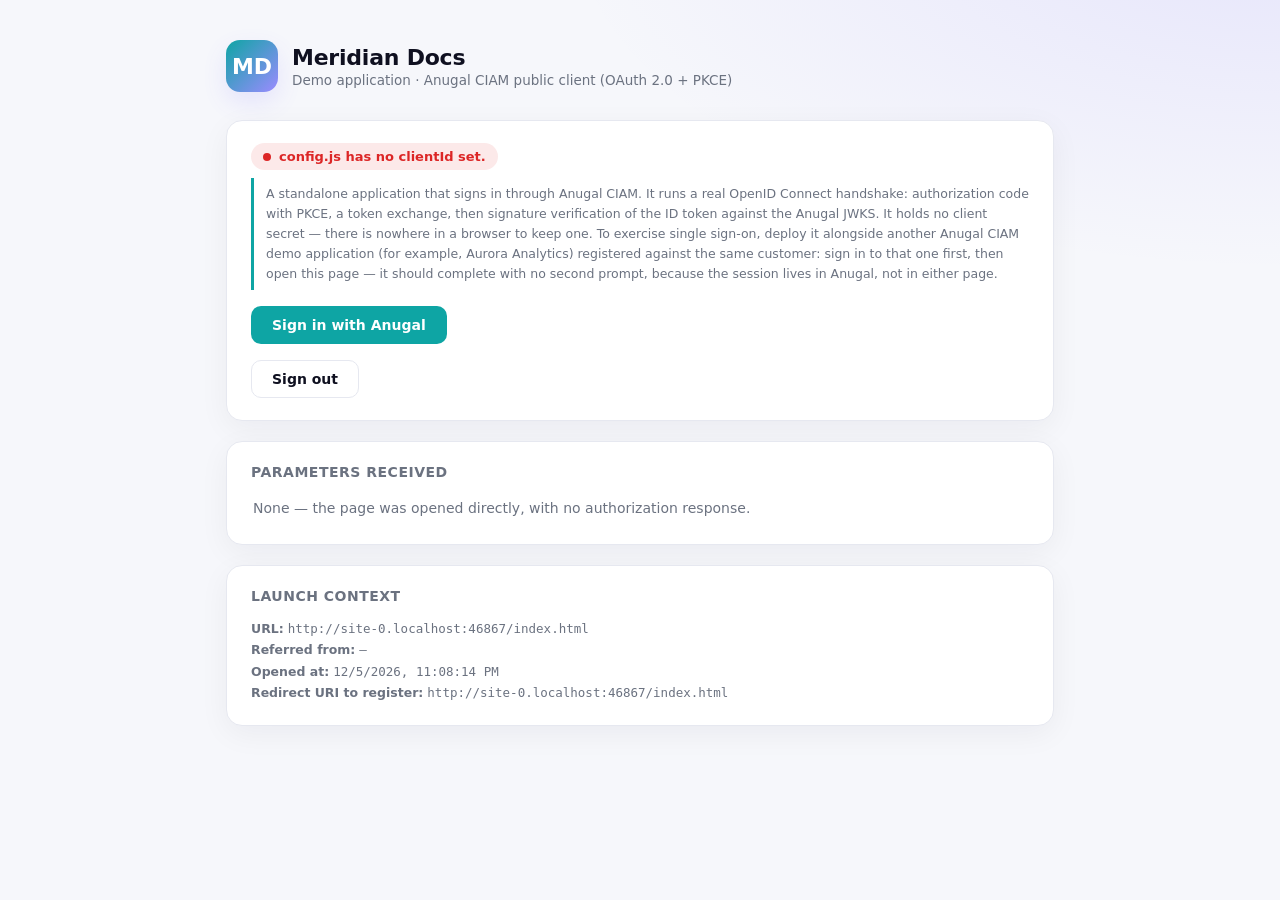
==== index.html @ fa48aab5 "Add files via upload" ====
<!doctype html>
<html lang="en">
  <head>
    <meta charset="utf-8" />
    <meta name="viewport" content="width=device-width, initial-scale=1" />
    <title>Meridian Docs — Anugal CIAM</title>
    <link rel="stylesheet" href="assets/app.css" />
  </head>
  <body>
    <div class="wrap">
      <div class="brand">
        <div class="logo" id="logo">MD</div>
        <div>
          <h1 id="app-name">Meridian Docs</h1>
          <p>Demo application · Anugal CIAM public client (OAuth 2.0 + PKCE)</p>
        </div>
      </div>

      <div class="card">
        <span id="status" class="pill neutral"><span class="dot"></span>Starting…</span>
        <p class="note">
          A standalone application that signs in through Anugal CIAM. It runs a
          real OpenID Connect handshake: authorization code with PKCE, a token
          exchange, then signature verification of the ID token against the
          Anugal JWKS. It holds no client secret — there is nowhere in a browser
          to keep one. To exercise single sign-on, deploy it alongside another
          Anugal CIAM demo application (for example, Aurora Analytics) registered
          against the same customer: sign in to that one first, then open this
          page — it should complete with no second prompt, because the session
          lives in Anugal, not in either page.
        </p>
        <div class="actions" id="signin-actions" hidden>
          <button type="button" class="primary" id="sign-in">
            Sign in with Anugal
          </button>
        </div>
        <div class="actions" id="session-actions" hidden>
          <button type="button" class="secondary" id="sign-out">Sign out</button>
        </div>
      </div>

      <div id="session-card" class="card" hidden>
        <h2>Signed-in user (from the verified ID token)</h2>
        <table>
          <tbody id="claims"></tbody>
        </table>
        <div id="verify" class="verify"></div>
      </div>

      <div class="card">
        <h2>Parameters received</h2>
        <table>
          <tbody id="params"></tbody>
        </table>
        <div id="params-empty" class="empty" hidden>
          None — the page was opened directly, with no authorization response.
        </div>
      </div>

      <div class="card">
        <h2>Launch context</h2>
        <div class="meta">
          <div><strong>URL:</strong> <span id="href"></span></div>
          <div><strong>Referred from:</strong> <span id="ref"></span></div>
          <div><strong>Opened at:</strong> <span id="ts"></span></div>
          <div><strong>Redirect URI to register:</strong> <span id="redirect-uri"></span></div>
        </div>
      </div>
    </div>

    <div id="session-ended" class="overlay">
      <div class="overlay-card">
        <div class="eyebrow">Anugal CIAM</div>
        <div class="glyph">🔒</div>
        <div class="title">Session ended</div>
        <div class="reason" id="session-ended-reason"></div>
        <div class="body">
          This application signs in through Anugal CIAM. That session has ended,
          so the application is signed out too.
        </div>
        <a id="portal-link" href="#">Return to Anugal sign-in</a>
      </div>
    </div>

    <script>
      window.DEMO_APP = {
        name: "Meridian Docs",
        initials: "MD",
        accent: "#0ea5a4",
      };
    </script>
    <script src="config.js"></script>
    <script src="assets/oidc-client.js"></script>
    <script src="assets/demo-app.js"></script>
  </body>
</html>
---- assets/app.css ----
/*
 * Shared look for the demo applications. Each page sets its own --accent, so a
 * second app is a new HTML file and one colour rather than a copy of this file.
 */

:root {
  --accent: #6d5efc;
  --accent-soft: rgba(109, 94, 252, 0.12);
  --ink: #0f1020;
  --muted: #6b7280;
  --line: #e6e8f0;
  --surface: #ffffff;
  --canvas: #f6f7fb;
  --ok: #16a34a;
  --ok-soft: rgba(22, 163, 74, 0.12);
  --err: #dc2626;
  --err-soft: rgba(220, 38, 38, 0.1);
  --shadow: 0 8px 30px rgba(15, 16, 32, 0.05);
}

@media (prefers-color-scheme: dark) {
  :root:not([data-theme="light"]) {
    --ink: #f3f4f8;
    --muted: #9aa0b4;
    --line: rgba(255, 255, 255, 0.1);
    --surface: #16131f;
    --canvas: #0c0a12;
    --accent-soft: rgba(109, 94, 252, 0.2);
    --ok-soft: rgba(22, 163, 74, 0.18);
    --err-soft: rgba(220, 38, 38, 0.18);
    --shadow: 0 8px 30px rgba(0, 0, 0, 0.4);
  }
}

* {
  box-sizing: border-box;
}

body {
  margin: 0;
  min-height: 100vh;
  font-family: system-ui, -apple-system, "Segoe UI", Roboto, sans-serif;
  color: var(--ink);
  background:
    radial-gradient(1200px 600px at 100% -10%, var(--accent-soft), transparent 60%),
    var(--canvas);
}

.wrap {
  max-width: 860px;
  margin: 0 auto;
  padding: 40px 16px 64px;
}

/* ---- header ------------------------------------------------------------- */

.brand {
  display: flex;
  align-items: center;
  gap: 14px;
  margin-bottom: 28px;
}

.logo {
  width: 52px;
  height: 52px;
  flex-shrink: 0;
  border-radius: 14px;
  background: linear-gradient(135deg, var(--accent), #9b8bff);
  display: flex;
  align-items: center;
  justify-content: center;
  color: #fff;
  font-weight: 800;
  font-size: 22px;
  box-shadow: 0 10px 24px var(--accent-soft);
}

.brand h1 {
  margin: 0;
  font-size: 22px;
  letter-spacing: -0.01em;
}

.brand p {
  margin: 2px 0 0;
  color: var(--muted);
  font-size: 13.5px;
}

/* ---- surfaces ----------------------------------------------------------- */

.card {
  background: var(--surface);
  border: 1px solid var(--line);
  border-radius: 16px;
  padding: 22px 24px;
  box-shadow: var(--shadow);
  margin-bottom: 20px;
}

h2 {
  margin: 0 0 14px;
  font-size: 14px;
  text-transform: uppercase;
  letter-spacing: 0.5px;
  color: var(--muted);
}

.pill {
  display: inline-flex;
  align-items: center;
  gap: 8px;
  padding: 6px 12px;
  border-radius: 999px;
  font-size: 13px;
  font-weight: 600;
}

.pill.ok {
  background: var(--ok-soft);
  color: var(--ok);
}

.pill.neutral {
  background: var(--accent-soft);
  color: var(--accent);
}

.pill.err {
  background: var(--err-soft);
  color: var(--err);
}

.dot {
  width: 8px;
  height: 8px;
  border-radius: 50%;
  background: currentColor;
}

.note {
  margin-top: 8px;
  padding: 6px 0 6px 12px;
  border-left: 3px solid var(--accent);
  font-size: 12.5px;
  color: var(--muted);
  line-height: 1.6;
}

/* ---- data --------------------------------------------------------------- */

table {
  width: 100%;
  border-collapse: collapse;
  font-size: 14px;
}

td {
  padding: 9px 8px;
  border-bottom: 1px solid var(--line);
  vertical-align: top;
}

td.k {
  width: 34%;
  color: var(--muted);
  font-weight: 600;
  word-break: break-word;
}

td.v {
  font-family: ui-monospace, "SF Mono", Menlo, monospace;
  word-break: break-all;
}

.empty {
  padding: 6px 2px;
  font-size: 14px;
  color: var(--muted);
}

.meta {
  font-size: 12.5px;
  color: var(--muted);
  line-height: 1.7;
}

.meta span {
  font-family: ui-monospace, "SF Mono", Menlo, monospace;
  word-break: break-all;
}

.verify {
  margin-top: 10px;
  font-size: 12.5px;
  font-weight: 600;
}

.verify.ok {
  color: var(--ok);
}

.verify.err {
  color: var(--err);
}

/* ---- actions ------------------------------------------------------------ */

.actions {
  display: flex;
  flex-wrap: wrap;
  gap: 10px;
  margin-top: 16px;
}

button {
  font: inherit;
  font-weight: 700;
  font-size: 14px;
  padding: 10px 20px;
  border-radius: 10px;
  border: 1px solid transparent;
  cursor: pointer;
}

button.primary {
  background: var(--accent);
  color: #fff;
}

button.secondary {
  background: transparent;
  border-color: var(--line);
  color: var(--ink);
}

button:hover {
  filter: brightness(1.05);
}

button:focus-visible {
  outline: 2px solid var(--accent);
  outline-offset: 2px;
}

/* ---- app index ---------------------------------------------------------- */

.app-list {
  display: grid;
  grid-template-columns: repeat(auto-fit, minmax(240px, 1fr));
  gap: 16px;
}

.app-link {
  display: flex;
  align-items: center;
  gap: 14px;
  padding: 18px;
  border: 1px solid var(--line);
  border-radius: 14px;
  background: var(--surface);
  text-decoration: none;
  color: inherit;
  box-shadow: var(--shadow);
}

.app-link:hover {
  border-color: var(--accent);
}

.app-link strong {
  display: block;
  font-size: 15px;
}

.app-link span {
  font-size: 12.5px;
  color: var(--muted);
}

/* ---- session-ended overlay ---------------------------------------------- */

.overlay {
  position: fixed;
  inset: 0;
  z-index: 9999;
  display: none;
  align-items: center;
  justify-content: center;
  padding: 20px;
  background: rgba(7, 4, 14, 0.92);
}

.overlay[data-open="true"] {
  display: flex;
}

.overlay-card {
  max-width: 440px;
  padding: 34px 38px;
  text-align: center;
  border-radius: 18px;
  background: #140c22;
  border: 1px solid rgba(196, 181, 253, 0.18);
  box-shadow: 0 30px 80px rgba(0, 0, 0, 0.6);
}

.overlay-card .eyebrow {
  font-size: 13px;
  font-weight: 700;
  letter-spacing: 0.08em;
  text-transform: uppercase;
  color: #c4b5fd;
}

.overlay-card .glyph {
  margin-top: 14px;
  font-size: 40px;
  line-height: 1;
}

.overlay-card .title {
  margin-top: 12px;
  font-size: 22px;
  font-weight: 800;
  color: #f5f3ff;
}

.overlay-card .reason {
  margin-top: 8px;
  font-size: 14px;
  color: #c4b5fd;
}

.overlay-card .body {
  margin-top: 12px;
  font-size: 12.5px;
  line-height: 1.6;
  color: #9b93b5;
}

.overlay-card a {
  display: inline-block;
  margin-top: 22px;
  padding: 11px 24px;
  border-radius: 10px;
  background: #e6b84c;
  color: #2a1e00;
  font-weight: 800;
  font-size: 14.5px;
  text-decoration: none;
}
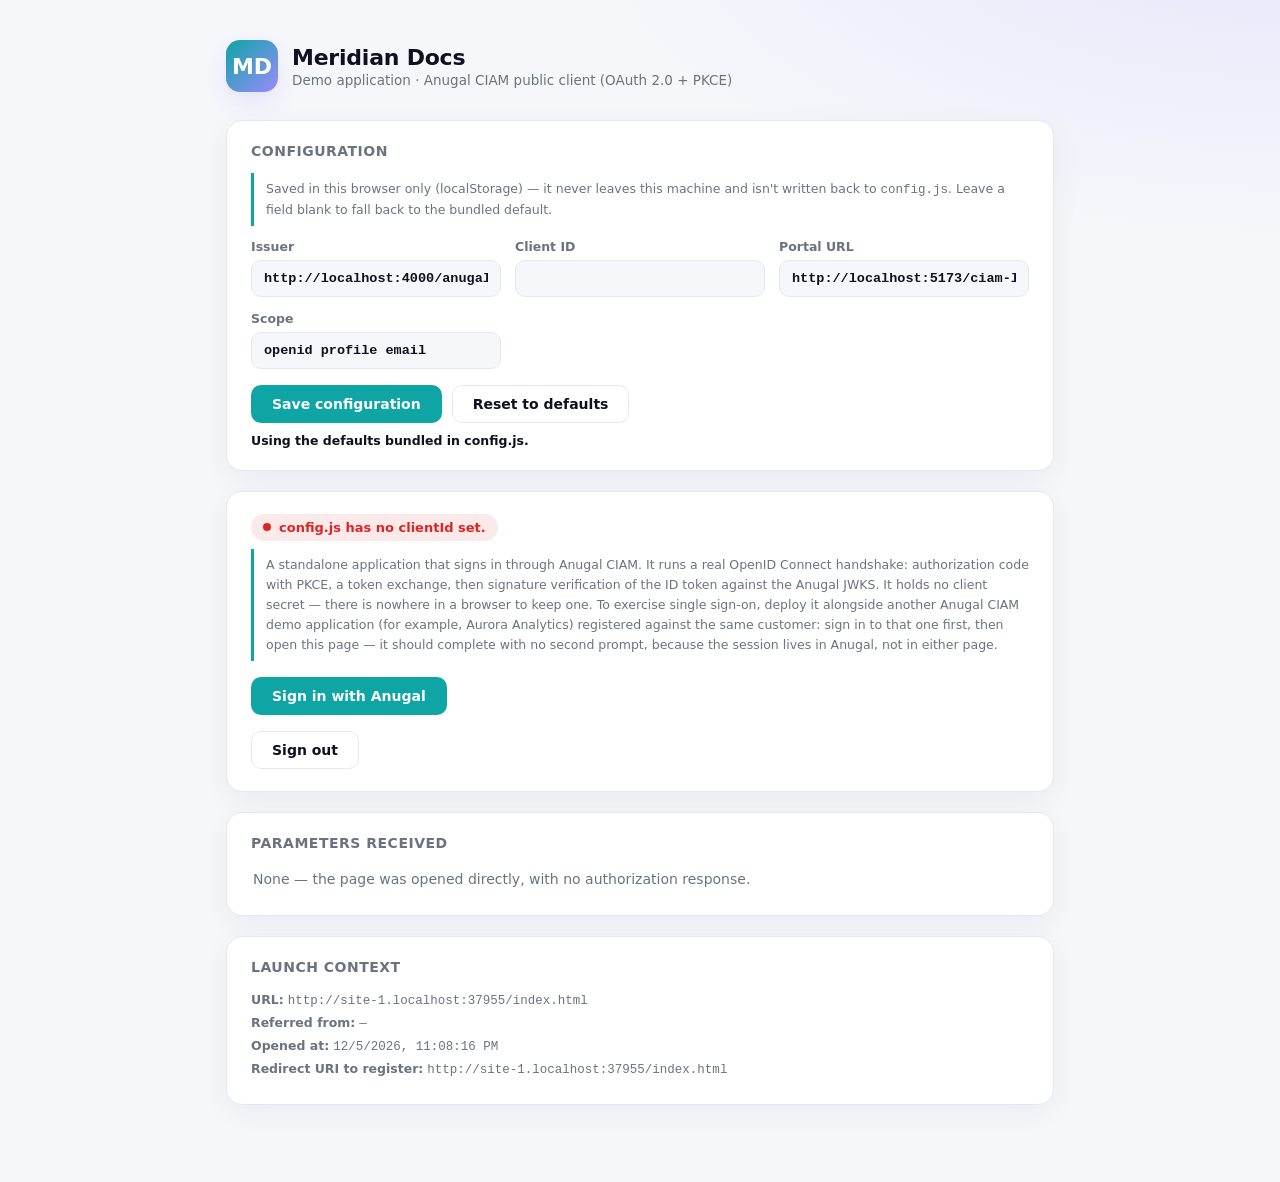
==== commit d2db045b: "Add files via upload" ====
--- a/index.html
+++ b/index.html
@@ -14,6 +14,38 @@
           <h1 id="app-name">Meridian Docs</h1>
           <p>Demo application · Anugal CIAM public client (OAuth 2.0 + PKCE)</p>
         </div>
+      </div>
+
+      <div class="card">
+        <h2>Configuration</h2>
+        <p class="note">
+          Saved in this browser only (localStorage) — it never leaves this
+          machine and isn't written back to <code>config.js</code>. Leave a
+          field blank to fall back to the bundled default.
+        </p>
+        <div class="config-form">
+          <label>
+            <span>Issuer</span>
+            <input type="text" id="cfg-issuer" autocomplete="off" spellcheck="false" />
+          </label>
+          <label>
+            <span>Client ID</span>
+            <input type="text" id="cfg-client-id" autocomplete="off" spellcheck="false" />
+          </label>
+          <label>
+            <span>Portal URL</span>
+            <input type="text" id="cfg-portal-url" autocomplete="off" spellcheck="false" />
+          </label>
+          <label>
+            <span>Scope</span>
+            <input type="text" id="cfg-scope" autocomplete="off" spellcheck="false" />
+          </label>
+        </div>
+        <div class="actions">
+          <button type="button" class="primary" id="cfg-save">Save configuration</button>
+          <button type="button" class="secondary" id="cfg-reset">Reset to defaults</button>
+        </div>
+        <div id="cfg-status" class="verify"></div>
       </div>
 
       <div class="card">
@@ -90,6 +122,7 @@
       };
     </script>
     <script src="config.js"></script>
+    <script src="assets/runtime-config.js"></script>
     <script src="assets/oidc-client.js"></script>
     <script src="assets/demo-app.js"></script>
   </body>
--- a/assets/app.css
+++ b/assets/app.css
@@ -205,6 +205,46 @@
   color: var(--err);
 }
 
+/* ---- configuration form --------------------------------------------------- */
+
+.config-form {
+  display: grid;
+  grid-template-columns: repeat(auto-fit, minmax(220px, 1fr));
+  gap: 14px;
+  margin-top: 4px;
+}
+
+.config-form label {
+  display: flex;
+  flex-direction: column;
+  gap: 6px;
+  font-size: 12.5px;
+  font-weight: 600;
+  color: var(--muted);
+}
+
+.config-form input {
+  font: inherit;
+  font-size: 13.5px;
+  font-family: ui-monospace, "SF Mono", Menlo, monospace;
+  padding: 10px 12px;
+  border-radius: 10px;
+  border: 1px solid var(--line);
+  background: var(--canvas);
+  color: var(--ink);
+}
+
+.config-form input::placeholder {
+  color: var(--muted);
+  opacity: 0.7;
+}
+
+.config-form input:focus-visible {
+  outline: 2px solid var(--accent);
+  outline-offset: 1px;
+  border-color: var(--accent);
+}
+
 /* ---- actions ------------------------------------------------------------ */
 
 .actions {
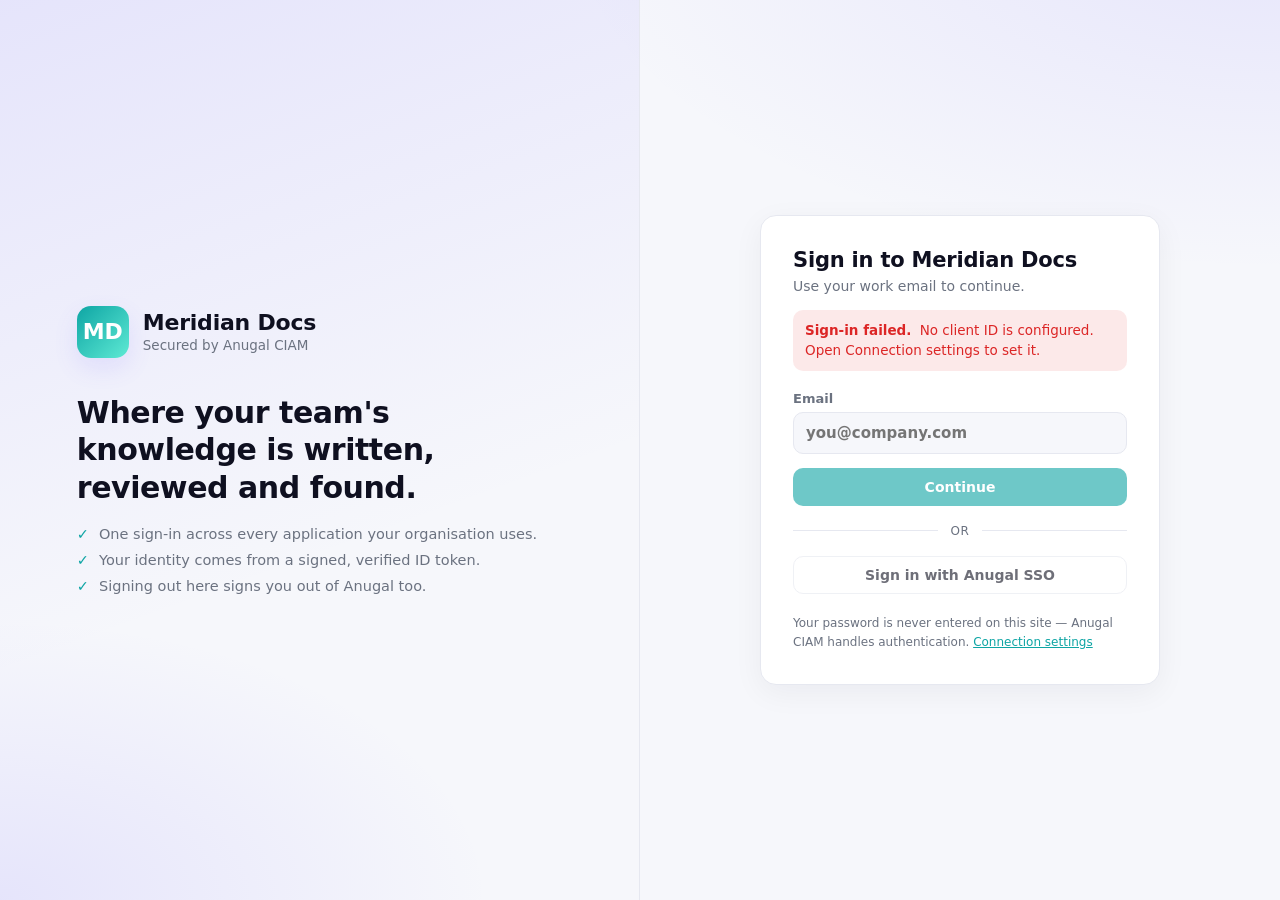
==== commit 149235c0: "Add files via upload" ====
--- a/index.html
+++ b/index.html
@@ -3,102 +3,106 @@
   <head>
     <meta charset="utf-8" />
     <meta name="viewport" content="width=device-width, initial-scale=1" />
-    <title>Meridian Docs — Anugal CIAM</title>
+    <title>Meridian Docs</title>
     <link rel="stylesheet" href="assets/app.css" />
   </head>
-  <body>
-    <div class="wrap">
-      <div class="brand">
-        <div class="logo" id="logo">MD</div>
+  <body data-loading>
+    <header class="topbar">
+      <div class="topbar-inner">
+        <a class="topbar-brand" data-href="home" href="#">
+          <span class="logo sm" data-app-initials></span>
+          <span data-app-name></span>
+        </a>
+        <nav class="topnav" aria-label="Primary">
+          <a href="#" aria-current="page">Home</a>
+          <a href="#">Documents</a>
+          <a href="#">Shared</a>
+          <a href="#">Templates</a>
+          <a data-href="settings" href="#">Settings</a>
+        </nav>
+        <div class="topbar-right">
+          <a id="sibling-link" class="sibling-link" hidden></a>
+          <div class="user-chip">
+            <span class="avatar" id="user-initials"></span>
+            <span class="user-text">
+              <strong id="user-name"></strong>
+              <span id="user-email"></span>
+            </span>
+          </div>
+          <button type="button" class="secondary sm" data-sign-out>Sign out</button>
+        </div>
+      </div>
+    </header>
+
+    <main class="dash">
+      <div class="dash-head">
         <div>
-          <h1 id="app-name">Meridian Docs</h1>
-          <p>Demo application · Anugal CIAM public client (OAuth 2.0 + PKCE)</p>
+          <p class="eyebrow" id="org-name">Workspace</p>
+          <h1 id="greeting">Welcome</h1>
+          <p class="muted">Pick up where you left off. All documents here are sample data.</p>
+        </div>
+        <div class="segmented" role="group" aria-label="Date range">
+          <button type="button" data-range="7" aria-pressed="false">7 days</button>
+          <button type="button" data-range="30" aria-pressed="true">30 days</button>
+          <button type="button" data-range="90" aria-pressed="false">90 days</button>
         </div>
       </div>
 
-      <div class="card">
-        <h2>Configuration</h2>
-        <p class="note">
-          Saved in this browser only (localStorage) — it never leaves this
-          machine and isn't written back to <code>config.js</code>. Leave a
-          field blank to fall back to the bundled default.
-        </p>
-        <div class="config-form">
-          <label>
-            <span>Issuer</span>
-            <input type="text" id="cfg-issuer" autocomplete="off" spellcheck="false" />
-          </label>
-          <label>
-            <span>Client ID</span>
-            <input type="text" id="cfg-client-id" autocomplete="off" spellcheck="false" />
-          </label>
-          <label>
-            <span>Portal URL</span>
-            <input type="text" id="cfg-portal-url" autocomplete="off" spellcheck="false" />
-          </label>
-          <label>
-            <span>Scope</span>
-            <input type="text" id="cfg-scope" autocomplete="off" spellcheck="false" />
-          </label>
+      <section class="kpis" id="kpis" aria-label="Workspace summary"></section>
+
+      <section class="grid two-one">
+        <div class="card">
+          <div class="card-head">
+            <h2>Edits per day</h2>
+          </div>
+          <div id="chart-edits"></div>
         </div>
-        <div class="actions">
-          <button type="button" class="primary" id="cfg-save">Save configuration</button>
-          <button type="button" class="secondary" id="cfg-reset">Reset to defaults</button>
+        <div class="card">
+          <div class="card-head">
+            <h2>Documents by space</h2>
+          </div>
+          <div id="chart-spaces"></div>
         </div>
-        <div id="cfg-status" class="verify"></div>
-      </div>
+      </section>
 
-      <div class="card">
-        <span id="status" class="pill neutral"><span class="dot"></span>Starting…</span>
-        <p class="note">
-          A standalone application that signs in through Anugal CIAM. It runs a
-          real OpenID Connect handshake: authorization code with PKCE, a token
-          exchange, then signature verification of the ID token against the
-          Anugal JWKS. It holds no client secret — there is nowhere in a browser
-          to keep one. To exercise single sign-on, deploy it alongside another
-          Anugal CIAM demo application (for example, Aurora Analytics) registered
-          against the same customer: sign in to that one first, then open this
-          page — it should complete with no second prompt, because the session
-          lives in Anugal, not in either page.
-        </p>
-        <div class="actions" id="signin-actions" hidden>
-          <button type="button" class="primary" id="sign-in">
-            Sign in with Anugal
-          </button>
+      <section class="grid two-one">
+        <div class="card">
+          <div class="card-head">
+            <h2>Recent documents</h2>
+          </div>
+          <div class="table-scroll">
+            <table class="data">
+              <thead>
+                <tr>
+                  <th>Title</th>
+                  <th>Space</th>
+                  <th>Owner</th>
+                  <th class="num">Updated</th>
+                </tr>
+              </thead>
+              <tbody id="recent-docs"></tbody>
+            </table>
+          </div>
         </div>
-        <div class="actions" id="session-actions" hidden>
-          <button type="button" class="secondary" id="sign-out">Sign out</button>
+        <div class="card">
+          <div class="card-head">
+            <h2>Activity</h2>
+          </div>
+          <ul class="feed" id="activity"></ul>
         </div>
-      </div>
+      </section>
 
-      <div id="session-card" class="card" hidden>
-        <h2>Signed-in user (from the verified ID token)</h2>
+      <section class="card">
+        <div class="card-head">
+          <h2>Your session</h2>
+        </div>
+        <div class="verify ok">✓ Identity from a verified Anugal ID token</div>
+        <p class="muted small" id="token-expiry"></p>
         <table>
           <tbody id="claims"></tbody>
         </table>
-        <div id="verify" class="verify"></div>
-      </div>
-
-      <div class="card">
-        <h2>Parameters received</h2>
-        <table>
-          <tbody id="params"></tbody>
-        </table>
-        <div id="params-empty" class="empty" hidden>
-          None — the page was opened directly, with no authorization response.
-        </div>
-      </div>
-
-      <div class="card">
-        <h2>Launch context</h2>
-        <div class="meta">
-          <div><strong>URL:</strong> <span id="href"></span></div>
-          <div><strong>Referred from:</strong> <span id="ref"></span></div>
-          <div><strong>Opened at:</strong> <span id="ts"></span></div>
-          <div><strong>Redirect URI to register:</strong> <span id="redirect-uri"></span></div>
-        </div>
-      </div>
-    </div>
+      </section>
+    </main>
 
     <div id="session-ended" class="overlay">
       <div class="overlay-card">
@@ -114,16 +118,13 @@
       </div>
     </div>
 
-    <script>
-      window.DEMO_APP = {
-        name: "Meridian Docs",
-        initials: "MD",
-        accent: "#0ea5a4",
-      };
-    </script>
+    <script src="assets/app-identity.js"></script>
     <script src="config.js"></script>
     <script src="assets/runtime-config.js"></script>
     <script src="assets/oidc-client.js"></script>
-    <script src="assets/demo-app.js"></script>
+    <script src="assets/app-shell.js"></script>
+    <script src="assets/charts.js"></script>
+    <script src="assets/dashboard.js"></script>
+    <script src="assets/home.js"></script>
   </body>
 </html>
--- a/assets/app.css
+++ b/assets/app.css
@@ -16,6 +16,10 @@
   --err: #dc2626;
   --err-soft: rgba(220, 38, 38, 0.1);
   --shadow: 0 8px 30px rgba(15, 16, 32, 0.05);
+  --accent-2: #9b8bff;
+  --series-1: #2a78d6;
+  --series-1-soft: rgba(42, 120, 214, 0.12);
+  --warn-soft: rgba(234, 179, 8, 0.14);
 }
 
 @media (prefers-color-scheme: dark) {
@@ -29,6 +33,8 @@
     --ok-soft: rgba(22, 163, 74, 0.18);
     --err-soft: rgba(220, 38, 38, 0.18);
     --shadow: 0 8px 30px rgba(0, 0, 0, 0.4);
+    --series-1: #3987e5;
+    --series-1-soft: rgba(57, 135, 229, 0.18);
   }
 }
 
@@ -66,7 +72,7 @@
   height: 52px;
   flex-shrink: 0;
   border-radius: 14px;
-  background: linear-gradient(135deg, var(--accent), #9b8bff);
+  background: linear-gradient(135deg, var(--accent), var(--accent-2));
   display: flex;
   align-items: center;
   justify-content: center;
@@ -255,6 +261,7 @@
 }
 
 button {
+  white-space: nowrap;
   font: inherit;
   font-weight: 700;
   font-size: 14px;
@@ -391,3 +398,716 @@
   font-size: 14.5px;
   text-decoration: none;
 }
+
+/* ---- shared text -------------------------------------------------------- */
+
+a {
+  color: var(--accent);
+}
+
+.muted {
+  color: var(--muted);
+}
+
+.small {
+  font-size: 12.5px;
+}
+
+.mono {
+  font-family: ui-monospace, "SF Mono", Menlo, monospace;
+}
+
+.eyebrow {
+  margin: 0 0 4px;
+  font-size: 12px;
+  font-weight: 700;
+  letter-spacing: 0.06em;
+  text-transform: uppercase;
+  color: var(--accent);
+}
+
+.backlinks {
+  display: flex;
+  gap: 18px;
+  margin: -12px 0 20px;
+  font-size: 13.5px;
+}
+
+button.block {
+  width: 100%;
+}
+
+button.sm {
+  padding: 7px 14px;
+  font-size: 13px;
+}
+
+button:disabled {
+  opacity: 0.6;
+  cursor: default;
+}
+
+.logo.sm {
+  width: 32px;
+  height: 32px;
+  border-radius: 9px;
+  font-size: 13px;
+  box-shadow: none;
+}
+
+.banner {
+  margin: 16px 0 0;
+  padding: 10px 12px;
+  border-radius: 10px;
+  font-size: 13.5px;
+  line-height: 1.5;
+}
+
+.banner strong {
+  margin-right: 4px;
+}
+
+.banner.err {
+  background: var(--err-soft);
+  color: var(--err);
+}
+
+.banner.info {
+  background: var(--accent-soft);
+  color: var(--ink);
+}
+
+/* ---- sign-in ------------------------------------------------------------ */
+
+.auth-layout {
+  display: grid;
+  grid-template-columns: minmax(0, 1fr) minmax(0, 1fr);
+  min-height: 100vh;
+}
+
+.auth-hero {
+  display: flex;
+  flex-direction: column;
+  justify-content: center;
+  padding: 48px clamp(24px, 6vw, 88px);
+  background:
+    radial-gradient(700px 400px at 0% 100%, var(--accent-soft), transparent 70%),
+    linear-gradient(160deg, var(--accent-soft), transparent 60%);
+  border-right: 1px solid var(--line);
+}
+
+.auth-hero-tagline {
+  margin: 8px 0 20px;
+  font-size: clamp(22px, 2.6vw, 30px);
+  font-weight: 750;
+  line-height: 1.25;
+  letter-spacing: -0.015em;
+  max-width: 480px;
+}
+
+.auth-hero-points {
+  margin: 0;
+  padding: 0;
+  list-style: none;
+  display: grid;
+  gap: 10px;
+  color: var(--muted);
+  font-size: 14.5px;
+}
+
+.auth-hero-points li::before {
+  content: "✓";
+  margin-right: 10px;
+  color: var(--accent);
+  font-weight: 800;
+}
+
+.auth-panel {
+  display: flex;
+  align-items: center;
+  justify-content: center;
+  padding: 32px 16px;
+}
+
+.auth-panel.center {
+  min-height: 100vh;
+}
+
+.auth-card {
+  width: 100%;
+  max-width: 400px;
+  padding: 32px;
+  margin: 0;
+}
+
+.auth-title {
+  margin: 0 0 6px;
+  font-size: 21px;
+  text-transform: none;
+  letter-spacing: -0.01em;
+  color: var(--ink);
+}
+
+.auth-card .muted {
+  margin: 0;
+  font-size: 14px;
+}
+
+.auth-form {
+  display: grid;
+  gap: 14px;
+  margin-top: 20px;
+}
+
+.auth-form label {
+  display: grid;
+  gap: 6px;
+  font-size: 13px;
+  font-weight: 600;
+  color: var(--muted);
+}
+
+.auth-form input {
+  font: inherit;
+  font-size: 15px;
+  padding: 11px 12px;
+  border-radius: 10px;
+  border: 1px solid var(--line);
+  background: var(--canvas);
+  color: var(--ink);
+}
+
+.auth-form input:focus-visible {
+  outline: 2px solid var(--accent);
+  outline-offset: 1px;
+  border-color: var(--accent);
+}
+
+.divider {
+  display: flex;
+  align-items: center;
+  gap: 12px;
+  margin: 18px 0;
+  color: var(--muted);
+  font-size: 12px;
+  text-transform: uppercase;
+  letter-spacing: 0.06em;
+}
+
+.divider::before,
+.divider::after {
+  content: "";
+  flex: 1;
+  height: 1px;
+  background: var(--line);
+}
+
+.fineprint {
+  margin: 20px 0 0;
+  font-size: 12px;
+  line-height: 1.6;
+  color: var(--muted);
+}
+
+.signing-in {
+  text-align: center;
+  padding: 20px 0;
+}
+
+.spinner {
+  width: 40px;
+  height: 40px;
+  margin: 0 auto 18px;
+  border-radius: 50%;
+  border: 3px solid var(--accent-soft);
+  border-top-color: var(--accent);
+  animation: spin 0.8s linear infinite;
+}
+
+@keyframes spin {
+  to {
+    transform: rotate(360deg);
+  }
+}
+
+@media (prefers-reduced-motion: reduce) {
+  .spinner {
+    animation-duration: 2.4s;
+  }
+}
+
+@media (max-width: 820px) {
+  .auth-layout {
+    grid-template-columns: 1fr;
+  }
+  .auth-hero {
+    padding: 28px 16px 8px;
+    border-right: 0;
+    background: none;
+  }
+  .auth-hero-tagline,
+  .auth-hero-points {
+    display: none;
+  }
+  .auth-panel {
+    align-items: flex-start;
+    padding-top: 12px;
+  }
+}
+
+/* ---- dashboard ---------------------------------------------------------- */
+
+body[data-loading] .topbar,
+body[data-loading] .dash {
+  visibility: hidden;
+}
+
+.topbar {
+  position: sticky;
+  top: 0;
+  z-index: 10;
+  background: var(--surface);
+  border-bottom: 1px solid var(--line);
+}
+
+.topbar-inner {
+  display: flex;
+  align-items: center;
+  gap: 24px;
+  max-width: 1240px;
+  margin: 0 auto;
+  padding: 10px 16px;
+}
+
+.topbar-brand {
+  display: flex;
+  align-items: center;
+  gap: 10px;
+  color: var(--ink);
+  font-weight: 750;
+  text-decoration: none;
+  white-space: nowrap;
+}
+
+.topnav {
+  display: flex;
+  gap: 4px;
+  min-width: 0;
+  overflow-x: auto;
+}
+
+.topnav a {
+  padding: 7px 12px;
+  border-radius: 8px;
+  color: var(--muted);
+  font-size: 14px;
+  font-weight: 600;
+  text-decoration: none;
+  white-space: nowrap;
+}
+
+.topnav a:hover {
+  color: var(--ink);
+  background: var(--canvas);
+}
+
+.topnav a[aria-current="page"] {
+  color: var(--accent);
+  background: var(--accent-soft);
+}
+
+.topbar-right {
+  display: flex;
+  align-items: center;
+  gap: 14px;
+  margin-left: auto;
+}
+
+.sibling-link {
+  font-size: 13px;
+  font-weight: 600;
+  text-decoration: none;
+  white-space: nowrap;
+}
+
+.user-chip {
+  display: flex;
+  align-items: center;
+  gap: 10px;
+  min-width: 0;
+}
+
+.avatar {
+  display: inline-flex;
+  align-items: center;
+  justify-content: center;
+  width: 34px;
+  height: 34px;
+  flex-shrink: 0;
+  border-radius: 50%;
+  background: var(--accent-soft);
+  color: var(--accent);
+  font-size: 13px;
+  font-weight: 800;
+}
+
+.user-text {
+  display: grid;
+  line-height: 1.25;
+  min-width: 0;
+}
+
+.user-text strong {
+  font-size: 13.5px;
+}
+
+.user-text span {
+  font-size: 12px;
+  color: var(--muted);
+  overflow: hidden;
+  text-overflow: ellipsis;
+  white-space: nowrap;
+  max-width: 200px;
+}
+
+.dash {
+  max-width: 1240px;
+  margin: 0 auto;
+  padding: 28px 16px 64px;
+}
+
+.dash-head {
+  display: flex;
+  flex-wrap: wrap;
+  align-items: flex-end;
+  justify-content: space-between;
+  gap: 16px;
+  margin-bottom: 22px;
+}
+
+.dash-head h1 {
+  margin: 0;
+  font-size: 26px;
+  letter-spacing: -0.015em;
+}
+
+.dash-head .muted {
+  margin: 4px 0 0;
+  font-size: 14px;
+}
+
+.segmented {
+  display: inline-flex;
+  padding: 3px;
+  border-radius: 10px;
+  border: 1px solid var(--line);
+  background: var(--surface);
+}
+
+.segmented button {
+  padding: 6px 12px;
+  font-size: 13px;
+  font-weight: 600;
+  background: transparent;
+  color: var(--muted);
+  border-radius: 8px;
+}
+
+.segmented button[aria-pressed="true"] {
+  background: var(--accent-soft);
+  color: var(--accent);
+}
+
+.kpis {
+  display: grid;
+  grid-template-columns: repeat(auto-fit, minmax(150px, 1fr));
+  gap: 16px;
+  margin-bottom: 16px;
+}
+
+.kpis .card {
+  margin: 0;
+}
+
+.kpi-label {
+  font-size: 13px;
+  font-weight: 600;
+  color: var(--muted);
+}
+
+.kpi-value {
+  margin-top: 6px;
+  font-size: 28px;
+  font-weight: 750;
+  letter-spacing: -0.02em;
+  font-variant-numeric: tabular-nums;
+}
+
+.kpi-delta {
+  margin-top: 6px;
+  font-size: 12.5px;
+  font-weight: 600;
+}
+
+.kpi-delta.good {
+  color: var(--ok);
+}
+
+.kpi-delta.bad {
+  color: var(--err);
+}
+
+.kpi-meter {
+  height: 6px;
+  margin-top: 10px;
+  border-radius: 999px;
+  background: var(--series-1-soft);
+  overflow: hidden;
+}
+
+.kpi-meter span {
+  display: block;
+  height: 100%;
+  border-radius: 999px;
+  background: var(--series-1);
+}
+
+.grid {
+  display: grid;
+  gap: 16px;
+  margin-bottom: 16px;
+}
+
+.grid .card {
+  margin: 0;
+  min-width: 0;
+}
+
+.grid.two-one {
+  grid-template-columns: minmax(0, 2fr) minmax(0, 1fr);
+}
+
+@media (max-width: 1180px) {
+  .user-text {
+    display: none;
+  }
+}
+
+@media (max-width: 900px) {
+  .grid.two-one {
+    grid-template-columns: 1fr;
+  }
+  .topnav {
+    display: none;
+  }
+}
+
+@media (max-width: 520px) {
+  .sibling-link {
+    display: none;
+  }
+}
+
+.card-head {
+  display: flex;
+  align-items: center;
+  justify-content: space-between;
+  margin-bottom: 8px;
+}
+
+.card-head h2 {
+  margin: 0;
+}
+
+.table-scroll {
+  overflow-x: auto;
+}
+
+table.data th {
+  padding: 8px;
+  text-align: left;
+  font-size: 12px;
+  font-weight: 600;
+  color: var(--muted);
+  border-bottom: 1px solid var(--line);
+  white-space: nowrap;
+}
+
+table.data td {
+  font-size: 13.5px;
+}
+
+table.data .num {
+  text-align: right;
+  font-variant-numeric: tabular-nums;
+  white-space: nowrap;
+}
+
+.tag {
+  display: inline-block;
+  padding: 2px 8px;
+  border-radius: 999px;
+  background: var(--canvas);
+  border: 1px solid var(--line);
+  font-size: 12px;
+  color: var(--muted);
+  white-space: nowrap;
+}
+
+.feed {
+  margin: 0;
+  padding: 0;
+  list-style: none;
+}
+
+.feed li {
+  display: flex;
+  gap: 12px;
+  padding: 10px 0;
+  border-bottom: 1px solid var(--line);
+  font-size: 13.5px;
+  line-height: 1.45;
+}
+
+.feed li:last-child {
+  border-bottom: 0;
+}
+
+.feed .avatar {
+  width: 28px;
+  height: 28px;
+  font-size: 11px;
+}
+
+.feed time {
+  display: block;
+  font-size: 12px;
+  color: var(--muted);
+}
+
+/* ---- charts ------------------------------------------------------------- */
+
+.chart {
+  position: relative;
+}
+
+.chart svg {
+  display: block;
+  width: 100%;
+  height: auto;
+}
+
+.chart .gridline {
+  stroke: var(--line);
+  stroke-width: 1;
+}
+
+.chart .baseline {
+  stroke: var(--muted);
+  stroke-opacity: 0.5;
+  stroke-width: 1;
+}
+
+.chart .tick {
+  fill: var(--muted);
+  font-size: 11px;
+  font-variant-numeric: tabular-nums;
+}
+
+.chart .line {
+  fill: none;
+  stroke: var(--series-1);
+  stroke-width: 2;
+  stroke-linejoin: round;
+  stroke-linecap: round;
+}
+
+.chart .area {
+  fill: var(--series-1-soft);
+}
+
+.chart .crosshair {
+  stroke: var(--muted);
+  stroke-dasharray: 3 3;
+}
+
+.chart .dot-marker {
+  fill: var(--series-1);
+  stroke: var(--surface);
+  stroke-width: 2;
+}
+
+.chart .bar {
+  fill: var(--series-1);
+}
+
+.chart .bar.active {
+  filter: brightness(1.15);
+}
+
+.chart-tip {
+  position: absolute;
+  z-index: 2;
+  pointer-events: none;
+  padding: 6px 10px;
+  border-radius: 8px;
+  background: var(--ink);
+  color: var(--surface);
+  font-size: 12px;
+  white-space: nowrap;
+  box-shadow: var(--shadow);
+}
+
+.chart-tip-label {
+  opacity: 0.75;
+}
+
+.chart-tip-value {
+  font-weight: 700;
+  font-variant-numeric: tabular-nums;
+}
+
+.hbars {
+  position: relative;
+  display: grid;
+  gap: 12px;
+  padding-top: 6px;
+}
+
+.hbar-row {
+  display: grid;
+  grid-template-columns: minmax(90px, 38%) 1fr auto;
+  align-items: center;
+  gap: 10px;
+  font-size: 13px;
+}
+
+.hbar-label {
+  color: var(--ink);
+  overflow: hidden;
+  text-overflow: ellipsis;
+  white-space: nowrap;
+}
+
+.hbar-track {
+  height: 10px;
+  border-radius: 0 4px 4px 0;
+}
+
+.hbar-fill {
+  display: block;
+  height: 100%;
+  border-radius: 0 4px 4px 0;
+  background: var(--series-1);
+}
+
+.hbar-row:hover .hbar-fill {
+  filter: brightness(1.15);
+}
+
+.hbar-value {
+  min-width: 44px;
+  text-align: right;
+  color: var(--muted);
+  font-variant-numeric: tabular-nums;
+}
